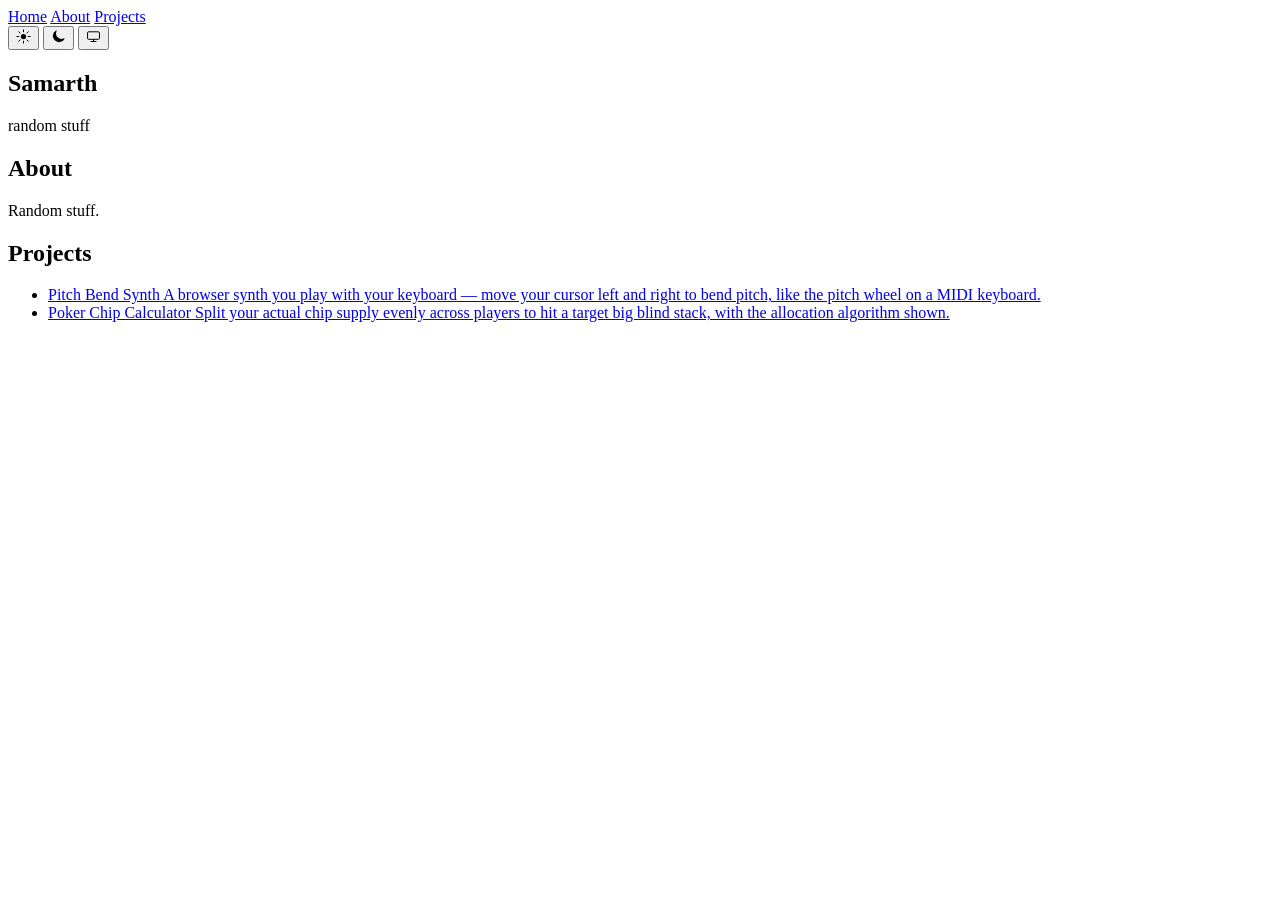
==== index.html @ a520c836 "Add Poker Chip Calculator project Splits an actual owned chip inventory evenly across players to hit" ====
<!DOCTYPE html>
<html lang="en">
<head>
<meta charset="UTF-8" />
<meta name="viewport" content="width=device-width, initial-scale=1.0" />
<title>Samarth</title>
<meta name="description" content="Samarth — random stuff." />
<link rel="preconnect" href="https://fonts.googleapis.com">
<link rel="preconnect" href="https://fonts.gstatic.com" crossorigin>
<link href="https://fonts.googleapis.com/css2?family=Fraunces:opsz,wght,SOFT,WONK@9..144,300..700,0..100,0..1&family=IBM+Plex+Mono:wght@400;500&family=IBM+Plex+Sans:wght@400;500&display=swap" rel="stylesheet">
<link rel="stylesheet" href="styles.css" />
<script>
  // Set theme before paint to avoid flash of wrong theme
  (function () {
    var stored = localStorage.getItem('theme');
    var mode = stored || 'system';
    var resolved = mode === 'system'
      ? (window.matchMedia('(prefers-color-scheme: dark)').matches ? 'dark' : 'light')
      : mode;
    document.documentElement.setAttribute('data-theme', resolved);
    document.documentElement.setAttribute('data-theme-pref', mode);
  })();
</script>
</head>
<body>

  <header class="topbar">
    <nav class="nav" aria-label="Primary">
      <a href="#home" class="nav-link" data-route="home">Home</a>
      <a href="#about" class="nav-link" data-route="about">About</a>
      <a href="#projects" class="nav-link" data-route="projects">Projects</a>
    </nav>

    <div class="theme-toggle" role="group" aria-label="Theme">
      <button class="theme-btn" data-mode="light" aria-label="Light mode" title="Light">
        <svg viewBox="0 0 24 24" width="15" height="15" aria-hidden="true"><circle cx="12" cy="12" r="4.2" fill="currentColor"/><g stroke="currentColor" stroke-width="1.6" stroke-linecap="round"><line x1="12" y1="1.5" x2="12" y2="4.5"/><line x1="12" y1="19.5" x2="12" y2="22.5"/><line x1="1.5" y1="12" x2="4.5" y2="12"/><line x1="19.5" y1="12" x2="22.5" y2="12"/><line x1="4.4" y1="4.4" x2="6.5" y2="6.5"/><line x1="17.5" y1="17.5" x2="19.6" y2="19.6"/><line x1="4.4" y1="19.6" x2="6.5" y2="17.5"/><line x1="17.5" y1="6.5" x2="19.6" y2="4.4"/></g></svg>
      </button>
      <button class="theme-btn" data-mode="dark" aria-label="Dark mode" title="Dark">
        <svg viewBox="0 0 24 24" width="15" height="15" aria-hidden="true"><path fill="currentColor" d="M20.7 14.9A8.6 8.6 0 0 1 9.1 3.3a.7.7 0 0 0-.9-.9 9.9 9.9 0 1 0 13.4 13.4.7.7 0 0 0-.9-.9Z"/></svg>
      </button>
      <button class="theme-btn" data-mode="system" aria-label="System preference" title="System">
        <svg viewBox="0 0 24 24" width="15" height="15" aria-hidden="true"><rect x="2.5" y="4.5" width="19" height="12" rx="1.6" fill="none" stroke="currentColor" stroke-width="1.6"/><line x1="8" y1="20" x2="16" y2="20" stroke="currentColor" stroke-width="1.6" stroke-linecap="round"/><line x1="12" y1="16.5" x2="12" y2="20" stroke="currentColor" stroke-width="1.6"/></svg>
      </button>
      <span class="theme-indicator" aria-hidden="true"></span>
    </div>
  </header>

  <main>
    <section id="view-home" class="view">
      <div class="hero">
        <h1 class="name">Samarth</h1>
        <p class="tagline">random stuff</p>
      </div>
    </section>

    <section id="view-about" class="view">
      <div class="page-content">
        <h2 class="section-title">About</h2>
        <p class="body-text">Random stuff.</p>
      </div>
    </section>

    <section id="view-projects" class="view">
      <div class="page-content">
        <h2 class="section-title">Projects</h2>
        <ul class="project-list">
          <li>
            <a class="project-item" href="projects/pitch-bend-synth.html">
              <span class="project-name">Pitch Bend Synth</span>
              <span class="project-desc">A browser synth you play with your keyboard — move your cursor left and right to bend pitch, like the pitch wheel on a MIDI keyboard.</span>
            </a>
          </li>
          <li>
            <a class="project-item" href="projects/poker-chip-calculator.html">
              <span class="project-name">Poker Chip Calculator</span>
              <span class="project-desc">Split your actual chip supply evenly across players to hit a target big blind stack, with the allocation algorithm shown.</span>
            </a>
          </li>
        </ul>
      </div>
    </section>
  </main>

  <script src="script.js"></script>
</body>
</html>
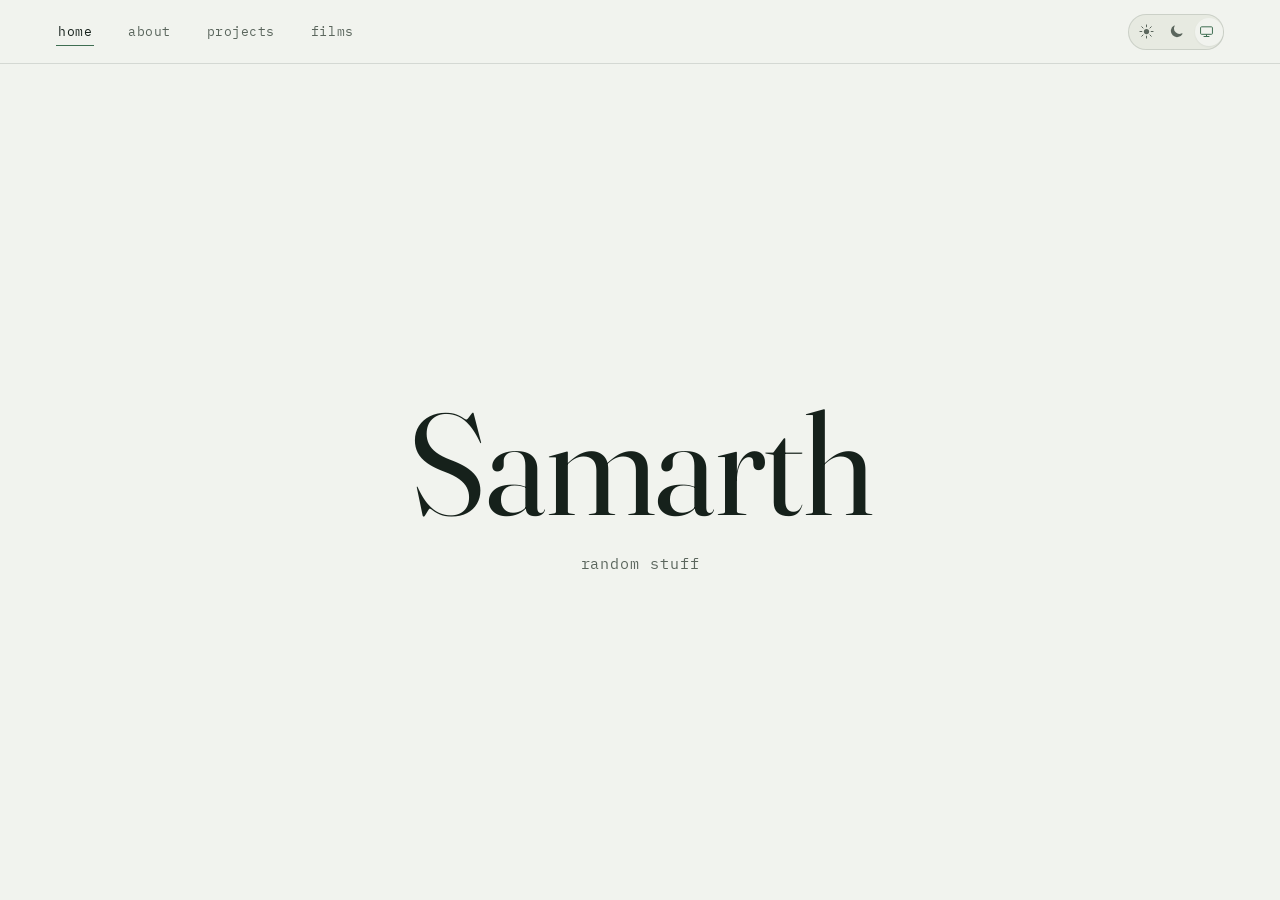
==== commit cf30eb3f: "Add a Films tab with imported Letterboxd reviews; fix poker calculator's degenerate 1-chip allocatio" ====
--- a/index.html
+++ b/index.html
@@ -29,6 +29,7 @@
       <a href="#home" class="nav-link" data-route="home">Home</a>
       <a href="#about" class="nav-link" data-route="about">About</a>
       <a href="#projects" class="nav-link" data-route="projects">Projects</a>
+      <a href="#films" class="nav-link" data-route="films">Films</a>
     </nav>
 
     <div class="theme-toggle" role="group" aria-label="Theme">
@@ -79,8 +80,24 @@
         </ul>
       </div>
     </section>
+
+    <section id="view-films" class="view">
+      <div class="page-content">
+        <h2 class="section-title">Films</h2>
+        <div class="films-intro">
+          <span class="films-stats" id="filmsStats"></span>
+          <input type="text" class="films-search" id="filmsSearch" placeholder="filter by title…" />
+        </div>
+        <div class="film-list" id="filmList"></div>
+        <p class="film-empty" id="filmsEmpty" style="display:none;">no films match that filter</p>
+        <p class="films-stats" style="margin-top:18px;">
+          logged on <a id="filmsCredit" href="https://letterboxd.com" target="_blank" rel="noopener">Letterboxd</a>
+        </p>
+      </div>
+    </section>
   </main>
 
   <script src="script.js"></script>
+  <script src="films.js"></script>
 </body>
 </html>
--- a/styles.css
+++ b/styles.css
@@ -0,0 +1,419 @@
+/* ---------- Tokens ---------- */
+:root {
+  --font-display: 'Fraunces', Georgia, serif;
+  --font-body: 'IBM Plex Sans', -apple-system, BlinkMacSystemFont, sans-serif;
+  --font-mono: 'IBM Plex Mono', 'SF Mono', monospace;
+
+  --radius: 10px;
+  --nav-height: 64px;
+}
+
+html[data-theme="light"] {
+  --bg: #F1F3EE;
+  --bg-elevated: #E7EAE1;
+  --text: #16211B;
+  --text-muted: #5B665D;
+  --accent: #3F6E52;
+  --accent-soft: rgba(63, 110, 82, 0.12);
+  --border: rgba(22, 33, 27, 0.13);
+  --shadow: 0 1px 2px rgba(22, 33, 27, 0.06);
+}
+
+html[data-theme="dark"] {
+  --bg: #10150F;
+  --bg-elevated: #1A211B;
+  --text: #ECEFE8;
+  --text-muted: #9BA79E;
+  --accent: #7FCB9C;
+  --accent-soft: rgba(127, 203, 156, 0.14);
+  --border: rgba(236, 239, 232, 0.14);
+  --shadow: 0 1px 2px rgba(0, 0, 0, 0.3);
+}
+
+* { box-sizing: border-box; }
+
+html {
+  color-scheme: light dark;
+}
+
+body {
+  margin: 0;
+  min-height: 100vh;
+  background: var(--bg);
+  color: var(--text);
+  font-family: var(--font-body);
+  transition: background-color 0.25s ease, color 0.25s ease;
+  -webkit-font-smoothing: antialiased;
+}
+
+a { color: inherit; }
+
+/* ---------- Top bar ---------- */
+.topbar {
+  position: sticky;
+  top: 0;
+  z-index: 10;
+  height: var(--nav-height);
+  display: flex;
+  align-items: center;
+  justify-content: space-between;
+  padding: 0 clamp(20px, 5vw, 56px);
+  background: color-mix(in srgb, var(--bg) 88%, transparent);
+  backdrop-filter: blur(10px);
+  border-bottom: 1px solid var(--border);
+}
+
+.nav {
+  display: flex;
+  gap: clamp(18px, 3vw, 32px);
+}
+
+.nav-link {
+  font-family: var(--font-mono);
+  font-size: 0.82rem;
+  letter-spacing: 0.04em;
+  text-transform: lowercase;
+  text-decoration: none;
+  color: var(--text-muted);
+  padding: 6px 2px;
+  position: relative;
+  transition: color 0.2s ease;
+}
+
+.nav-link::after {
+  content: "";
+  position: absolute;
+  left: 0;
+  right: 100%;
+  bottom: 0;
+  height: 1.5px;
+  background: var(--accent);
+  transition: right 0.25s ease;
+}
+
+.nav-link:hover {
+  color: var(--text);
+}
+
+.nav-link.active {
+  color: var(--text);
+}
+
+.nav-link.active::after {
+  right: 0;
+}
+
+/* ---------- Theme toggle ---------- */
+.theme-toggle {
+  position: relative;
+  display: inline-flex;
+  align-items: center;
+  gap: 2px;
+  padding: 3px;
+  border-radius: 999px;
+  background: var(--bg-elevated);
+  border: 1px solid var(--border);
+}
+
+.theme-btn {
+  position: relative;
+  z-index: 2;
+  width: 28px;
+  height: 28px;
+  display: inline-flex;
+  align-items: center;
+  justify-content: center;
+  border: none;
+  background: transparent;
+  color: var(--text-muted);
+  border-radius: 999px;
+  cursor: pointer;
+  transition: color 0.2s ease;
+}
+
+.theme-btn:hover { color: var(--text); }
+
+.theme-btn[aria-pressed="true"] {
+  color: var(--accent);
+}
+
+.theme-indicator {
+  position: absolute;
+  z-index: 1;
+  top: 3px;
+  left: 3px;
+  width: 28px;
+  height: 28px;
+  border-radius: 999px;
+  background: var(--bg);
+  box-shadow: var(--shadow);
+  transition: transform 0.28s cubic-bezier(.4,0,.2,1);
+}
+
+/* ---------- Views ---------- */
+main { position: relative; }
+
+.view {
+  display: none;
+  min-height: calc(100vh - var(--nav-height));
+  padding: 0 clamp(20px, 6vw, 64px);
+}
+
+.view.active {
+  display: flex;
+  flex-direction: column;
+  animation: fadeIn 0.35s ease;
+}
+
+@keyframes fadeIn {
+  from { opacity: 0; transform: translateY(6px); }
+  to { opacity: 1; transform: translateY(0); }
+}
+
+/* Home / hero */
+#view-home {
+  align-items: center;
+  justify-content: center;
+  text-align: center;
+}
+
+.hero { padding: 8vh 0; }
+
+.name {
+  margin: 0;
+  font-family: var(--font-display);
+  font-weight: 380;
+  font-size: clamp(3.5rem, 14vw, 9rem);
+  line-height: 1;
+  letter-spacing: -0.01em;
+  font-variation-settings: "opsz" 144, "SOFT" 0, "WONK" 0;
+  transition: font-variation-settings 0.6s cubic-bezier(.4,0,.2,1), color 0.3s ease;
+  cursor: default;
+}
+
+.name:hover {
+  font-variation-settings: "opsz" 12, "SOFT" 85, "WONK" 1;
+  color: var(--accent);
+}
+
+.tagline {
+  margin: 18px 0 0;
+  font-family: var(--font-mono);
+  font-size: 0.95rem;
+  letter-spacing: 0.06em;
+  text-transform: lowercase;
+  color: var(--text-muted);
+}
+
+/* About / Projects */
+.page-content {
+  max-width: 640px;
+  margin: 0 auto;
+  padding: 14vh 0 10vh;
+  width: 100%;
+}
+
+.section-title {
+  font-family: var(--font-display);
+  font-weight: 500;
+  font-variation-settings: "opsz" 40;
+  font-size: clamp(2rem, 6vw, 2.75rem);
+  margin: 0 0 20px;
+}
+
+.body-text {
+  font-size: 1.05rem;
+  line-height: 1.6;
+  color: var(--text-muted);
+  margin: 0;
+}
+
+.project-list {
+  list-style: none;
+  margin: 0;
+  padding: 0;
+  display: flex;
+  flex-direction: column;
+  gap: 10px;
+}
+
+.project-item {
+  display: flex;
+  flex-direction: column;
+  gap: 4px;
+  padding: 18px 20px;
+  border: 1px solid var(--border);
+  border-radius: var(--radius);
+  background: var(--bg-elevated);
+  text-decoration: none;
+  color: inherit;
+  transition: border-color 0.2s ease, transform 0.2s ease;
+}
+
+a.project-item {
+  cursor: pointer;
+}
+
+a.project-item:hover {
+  border-color: var(--accent);
+  transform: translateY(-2px);
+}
+
+a.project-item:hover .project-name {
+  color: var(--accent);
+}
+
+.project-item--empty {
+  border-style: dashed;
+}
+
+.project-name {
+  font-weight: 500;
+}
+
+.project-desc {
+  font-size: 0.9rem;
+  color: var(--text-muted);
+}
+
+/* ---------- Films (Letterboxd import) ---------- */
+.films-intro {
+  display: flex;
+  flex-wrap: wrap;
+  align-items: baseline;
+  justify-content: space-between;
+  gap: 10px;
+  margin: -8px 0 22px;
+}
+
+.films-stats {
+  font-family: var(--font-mono);
+  font-size: 0.78rem;
+  color: var(--text-muted);
+  letter-spacing: 0.02em;
+}
+
+.films-search {
+  font-family: var(--font-mono);
+  font-size: 0.82rem;
+  color: var(--text);
+  background: var(--bg-elevated);
+  border: 1px solid var(--border);
+  border-radius: 8px;
+  padding: 7px 12px;
+  width: 220px;
+  max-width: 100%;
+}
+
+.film-list {
+  display: flex;
+  flex-direction: column;
+  gap: 10px;
+}
+
+.film-card {
+  border: 1px solid var(--border);
+  border-radius: var(--radius);
+  background: var(--bg-elevated);
+  padding: 16px 20px;
+}
+
+.film-head {
+  display: flex;
+  flex-wrap: wrap;
+  align-items: baseline;
+  justify-content: space-between;
+  gap: 8px 16px;
+  margin-bottom: 4px;
+}
+
+.film-title-row {
+  display: flex;
+  align-items: baseline;
+  gap: 8px;
+  flex-wrap: wrap;
+}
+
+.film-title {
+  font-weight: 500;
+}
+
+.film-year {
+  font-family: var(--font-mono);
+  font-size: 0.78rem;
+  color: var(--text-muted);
+}
+
+.film-meta {
+  font-family: var(--font-mono);
+  font-size: 0.72rem;
+  color: var(--text-muted);
+  letter-spacing: 0.02em;
+  white-space: nowrap;
+}
+
+.stars-wrap {
+  position: relative;
+  display: inline-block;
+  font-family: var(--font-mono);
+  font-size: 0.9rem;
+  letter-spacing: 2px;
+  line-height: 1;
+}
+
+.stars-bg { color: var(--border); }
+
+.stars-fg {
+  position: absolute;
+  top: 0;
+  left: 0;
+  overflow: hidden;
+  white-space: nowrap;
+  color: var(--accent);
+}
+
+.film-review {
+  font-size: 0.92rem;
+  line-height: 1.6;
+  color: var(--text-muted);
+}
+
+.film-review p { margin: 0 0 10px; }
+.film-review p:last-child { margin-bottom: 0; }
+
+.film-review-full[hidden] { display: none; }
+
+.read-more-btn {
+  margin-top: 6px;
+  font-family: var(--font-mono);
+  font-size: 0.72rem;
+  letter-spacing: 0.03em;
+  color: var(--accent);
+  background: none;
+  border: none;
+  padding: 0;
+  cursor: pointer;
+}
+.read-more-btn:hover { text-decoration: underline; }
+
+.film-empty {
+  font-family: var(--font-mono);
+  font-size: 0.82rem;
+  color: var(--text-muted);
+  padding: 20px 0;
+}
+
+/* ---------- Reduced motion ---------- */
+@media (prefers-reduced-motion: reduce) {
+  * {
+    animation: none !important;
+    transition: none !important;
+  }
+}
+
+/* ---------- Focus visibility ---------- */
+a:focus-visible,
+button:focus-visible {
+  outline: 2px solid var(--accent);
+  outline-offset: 2px;
+}
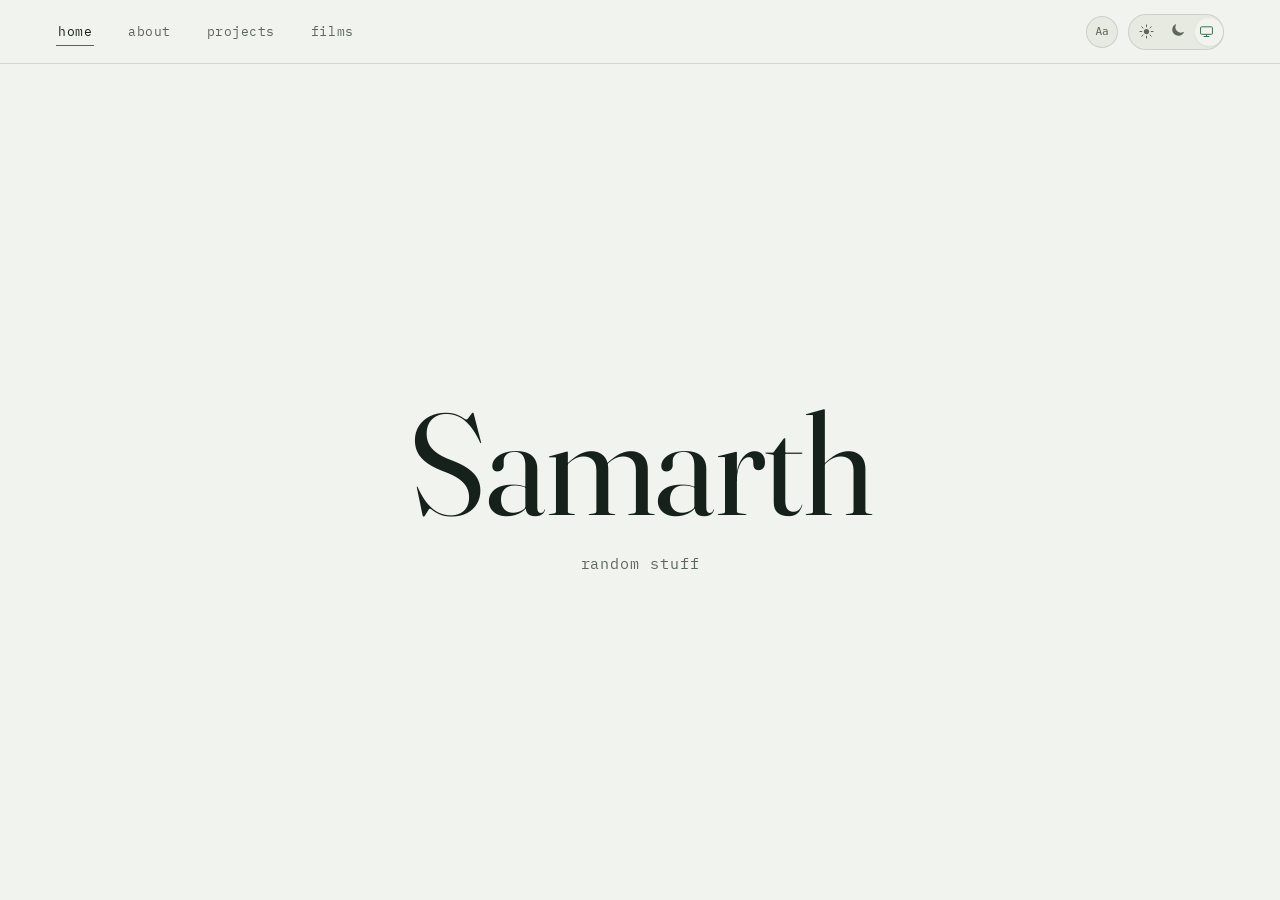
==== commit fe81e3bf: "Add a display-settings customizer to the topbar; fix off-center moon icon New "Aa" button next to th" ====
--- a/index.html
+++ b/index.html
@@ -21,6 +21,20 @@
     document.documentElement.setAttribute('data-theme-pref', mode);
   })();
 </script>
+<script>
+  // Apply saved display customizations before paint to avoid a flash of default styling
+  (function () {
+    var root = document.documentElement;
+    var text = localStorage.getItem('displayTextColor');
+    var bg = localStorage.getItem('displayBgColor');
+    var font = localStorage.getItem('displayFont');
+    var size = localStorage.getItem('displayFontSize');
+    if (text) root.style.setProperty('--text', text);
+    if (bg) root.style.setProperty('--bg', bg);
+    if (font) root.style.setProperty('--font-body', font);
+    if (size) root.style.fontSize = size + '%';
+  })();
+</script>
 </head>
 <body>
 
@@ -37,7 +51,7 @@
         <svg viewBox="0 0 24 24" width="15" height="15" aria-hidden="true"><circle cx="12" cy="12" r="4.2" fill="currentColor"/><g stroke="currentColor" stroke-width="1.6" stroke-linecap="round"><line x1="12" y1="1.5" x2="12" y2="4.5"/><line x1="12" y1="19.5" x2="12" y2="22.5"/><line x1="1.5" y1="12" x2="4.5" y2="12"/><line x1="19.5" y1="12" x2="22.5" y2="12"/><line x1="4.4" y1="4.4" x2="6.5" y2="6.5"/><line x1="17.5" y1="17.5" x2="19.6" y2="19.6"/><line x1="4.4" y1="19.6" x2="6.5" y2="17.5"/><line x1="17.5" y1="6.5" x2="19.6" y2="4.4"/></g></svg>
       </button>
       <button class="theme-btn" data-mode="dark" aria-label="Dark mode" title="Dark">
-        <svg viewBox="0 0 24 24" width="15" height="15" aria-hidden="true"><path fill="currentColor" d="M20.7 14.9A8.6 8.6 0 0 1 9.1 3.3a.7.7 0 0 0-.9-.9 9.9 9.9 0 1 0 13.4 13.4.7.7 0 0 0-.9-.9Z"/></svg>
+        <svg viewBox="0 0 24 24" width="15" height="15" aria-hidden="true"><path fill="currentColor" transform="translate(2.2,-2.1)" d="M20.7 14.9A8.6 8.6 0 0 1 9.1 3.3a.7.7 0 0 0-.9-.9 9.9 9.9 0 1 0 13.4 13.4.7.7 0 0 0-.9-.9Z"/></svg>
       </button>
       <button class="theme-btn" data-mode="system" aria-label="System preference" title="System">
         <svg viewBox="0 0 24 24" width="15" height="15" aria-hidden="true"><rect x="2.5" y="4.5" width="19" height="12" rx="1.6" fill="none" stroke="currentColor" stroke-width="1.6"/><line x1="8" y1="20" x2="16" y2="20" stroke="currentColor" stroke-width="1.6" stroke-linecap="round"/><line x1="12" y1="16.5" x2="12" y2="20" stroke="currentColor" stroke-width="1.6"/></svg>
@@ -99,5 +113,6 @@
 
   <script src="script.js"></script>
   <script src="films.js"></script>
+  <script src="display-settings.js"></script>
 </body>
 </html>
--- a/styles.css
+++ b/styles.css
@@ -150,6 +150,121 @@
   transition: transform 0.28s cubic-bezier(.4,0,.2,1);
 }
 
+/* ---------- Topbar right group / display settings ---------- */
+.topbar-right {
+  display: flex;
+  align-items: center;
+  gap: 10px;
+}
+
+.display-settings {
+  position: relative;
+}
+
+.display-btn {
+  display: inline-flex;
+  align-items: center;
+  justify-content: center;
+  width: 32px;
+  height: 32px;
+  border-radius: 999px;
+  border: 1px solid var(--border);
+  background: var(--bg-elevated);
+  color: var(--text-muted);
+  cursor: pointer;
+  transition: color 0.2s ease, border-color 0.2s ease;
+}
+.display-btn:hover { color: var(--text); border-color: var(--accent); }
+.display-btn.active { color: var(--accent); border-color: var(--accent); }
+
+.display-btn-label {
+  font-family: var(--font-mono);
+  font-size: 11px;
+  font-weight: 500;
+}
+
+.display-panel {
+  position: absolute;
+  top: calc(100% + 10px);
+  right: 0;
+  width: 250px;
+  padding: 16px;
+  display: flex;
+  flex-direction: column;
+  gap: 14px;
+  border: 1px solid var(--border);
+  border-radius: var(--radius);
+  background: var(--bg-elevated);
+  box-shadow: var(--shadow);
+  z-index: 30;
+}
+.display-panel[hidden] { display: none; }
+
+.display-field {
+  display: flex;
+  flex-direction: column;
+  gap: 6px;
+  font-family: var(--font-mono);
+  font-size: 0.7rem;
+  letter-spacing: 0.05em;
+  text-transform: lowercase;
+  color: var(--text-muted);
+}
+
+.display-field-row {
+  display: flex;
+  align-items: center;
+  gap: 10px;
+}
+
+.display-field input[type="color"] {
+  width: 40px;
+  height: 28px;
+  padding: 2px;
+  border: 1px solid var(--border);
+  border-radius: 6px;
+  background: var(--bg);
+  cursor: pointer;
+}
+
+.display-field select {
+  font-family: var(--font-mono);
+  font-size: 0.78rem;
+  color: var(--text);
+  background: var(--bg);
+  border: 1px solid var(--border);
+  border-radius: 6px;
+  padding: 5px 8px;
+}
+
+.display-field input[type="range"] {
+  flex: 1;
+  accent-color: var(--accent);
+}
+
+.display-size-readout {
+  font-family: var(--font-mono);
+  font-size: 0.72rem;
+  color: var(--text);
+  min-width: 34px;
+  text-align: right;
+}
+
+.display-reset-btn {
+  align-self: flex-start;
+  font-family: var(--font-mono);
+  font-size: 0.72rem;
+  letter-spacing: 0.02em;
+  color: var(--text-muted);
+  background: none;
+  border: 1px solid var(--border);
+  border-radius: 6px;
+  padding: 5px 10px;
+  cursor: pointer;
+  transition: color 0.2s ease, border-color 0.2s ease;
+}
+.display-reset-btn:hover { color: var(--accent); border-color: var(--accent); }
+
 /* ---------- Views ---------- */
 main { position: relative; }
 
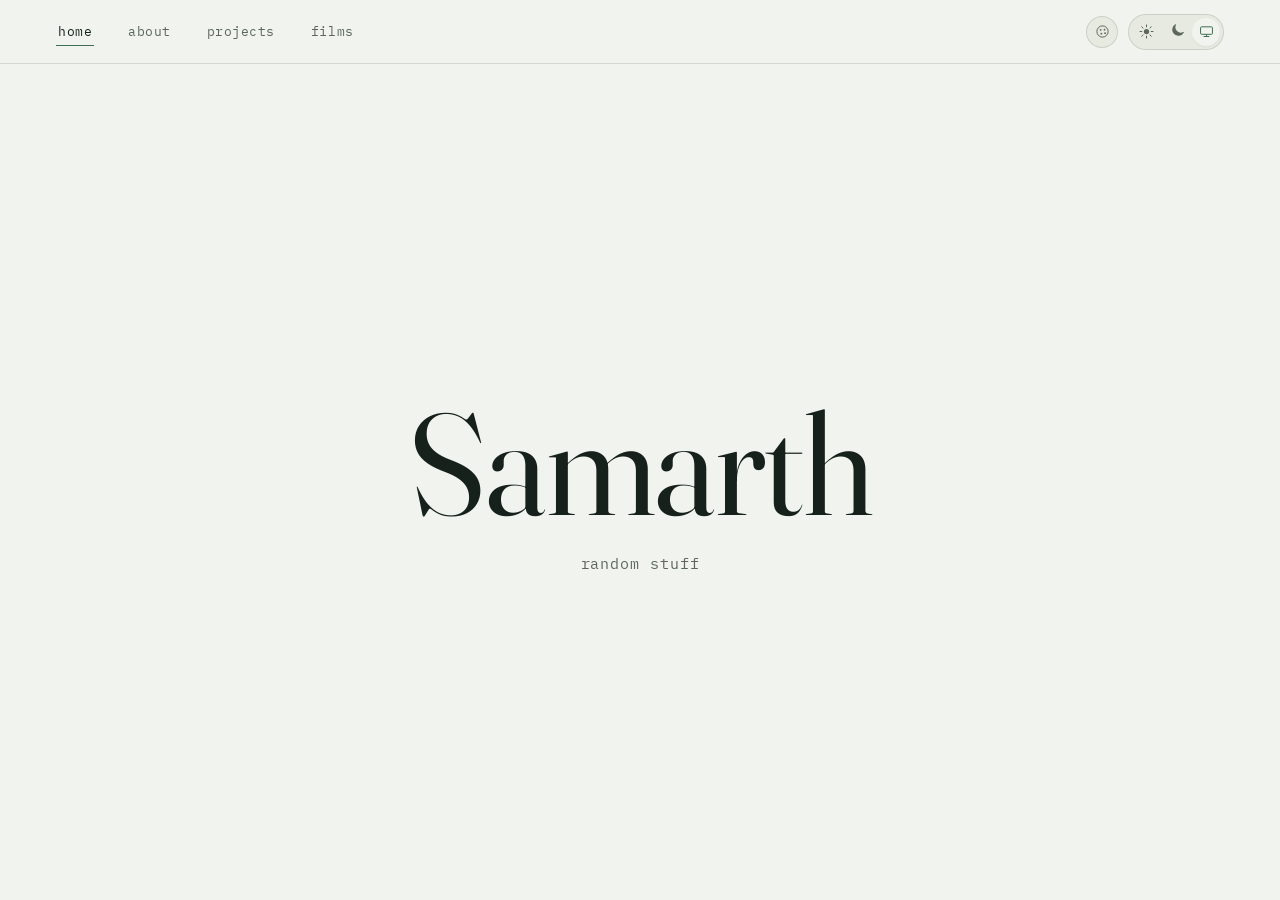
==== commit a7a179a2: "Replace display-settings panel with curated color palettes; fix indicator offset The panel now shows" ====
--- a/index.html
+++ b/index.html
@@ -21,20 +21,7 @@
     document.documentElement.setAttribute('data-theme-pref', mode);
   })();
 </script>
-<script>
-  // Apply saved display customizations before paint to avoid a flash of default styling
-  (function () {
-    var root = document.documentElement;
-    var text = localStorage.getItem('displayTextColor');
-    var bg = localStorage.getItem('displayBgColor');
-    var font = localStorage.getItem('displayFont');
-    var size = localStorage.getItem('displayFontSize');
-    if (text) root.style.setProperty('--text', text);
-    if (bg) root.style.setProperty('--bg', bg);
-    if (font) root.style.setProperty('--font-body', font);
-    if (size) root.style.fontSize = size + '%';
-  })();
-</script>
+<script src="display-settings.js"></script>
 </head>
 <body>
 
@@ -113,6 +100,5 @@
 
   <script src="script.js"></script>
   <script src="films.js"></script>
-  <script src="display-settings.js"></script>
 </body>
 </html>
--- a/styles.css
+++ b/styles.css
@@ -141,7 +141,7 @@
   position: absolute;
   z-index: 1;
   top: 3px;
-  left: 3px;
+  left: 0;
   width: 28px;
   height: 28px;
   border-radius: 999px;
@@ -177,21 +177,13 @@
 .display-btn:hover { color: var(--text); border-color: var(--accent); }
 .display-btn.active { color: var(--accent); border-color: var(--accent); }
 
-.display-btn-label {
-  font-family: var(--font-mono);
-  font-size: 11px;
-  font-weight: 500;
-}
-
 .display-panel {
   position: absolute;
   top: calc(100% + 10px);
   right: 0;
-  width: 250px;
-  padding: 16px;
-  display: flex;
-  flex-direction: column;
-  gap: 14px;
+  width: max-content;
+  max-width: 240px;
+  padding: 14px;
   border: 1px solid var(--border);
   border-radius: var(--radius);
   background: var(--bg-elevated);
@@ -200,70 +192,37 @@
 }
 .display-panel[hidden] { display: none; }
 
-.display-field {
-  display: flex;
-  flex-direction: column;
-  gap: 6px;
-  font-family: var(--font-mono);
-  font-size: 0.7rem;
-  letter-spacing: 0.05em;
-  text-transform: lowercase;
-  color: var(--text-muted);
-}
-
-.display-field-row {
-  display: flex;
-  align-items: center;
+.swatch-row {
+  display: flex;
+  flex-wrap: wrap;
   gap: 10px;
 }
 
-.display-field input[type="color"] {
-  width: 40px;
-  height: 28px;
-  padding: 2px;
-  border: 1px solid var(--border);
-  border-radius: 6px;
-  background: var(--bg);
+.palette-swatch {
+  position: relative;
+  width: 32px;
+  height: 32px;
+  padding: 0;
+  display: flex;
+  align-items: center;
+  justify-content: center;
+  border-radius: 50%;
+  border: 1px solid var(--border);
   cursor: pointer;
-}
-
-.display-field select {
-  font-family: var(--font-mono);
-  font-size: 0.78rem;
-  color: var(--text);
-  background: var(--bg);
-  border: 1px solid var(--border);
-  border-radius: 6px;
-  padding: 5px 8px;
-}
-
-.display-field input[type="range"] {
-  flex: 1;
-  accent-color: var(--accent);
-}
-
-.display-size-readout {
-  font-family: var(--font-mono);
-  font-size: 0.72rem;
-  color: var(--text);
-  min-width: 34px;
-  text-align: right;
-}
-
-.display-reset-btn {
-  align-self: flex-start;
-  font-family: var(--font-mono);
-  font-size: 0.72rem;
-  letter-spacing: 0.02em;
-  color: var(--text-muted);
-  background: none;
-  border: 1px solid var(--border);
-  border-radius: 6px;
-  padding: 5px 10px;
-  cursor: pointer;
-  transition: color 0.2s ease, border-color 0.2s ease;
-}
-.display-reset-btn:hover { color: var(--accent); border-color: var(--accent); }
+  transition: transform 0.15s ease, border-color 0.15s ease, box-shadow 0.15s ease;
+}
+.palette-swatch:hover { transform: scale(1.08); }
+.palette-swatch.active {
+  border-color: var(--accent);
+  box-shadow: 0 0 0 2px var(--accent-soft);
+}
+
+.palette-swatch-dot {
+  width: 12px;
+  height: 12px;
+  border-radius: 50%;
+  border: 1px solid rgba(0, 0, 0, 0.15);
+}
 
 /* ---------- Views ---------- */
 main { position: relative; }
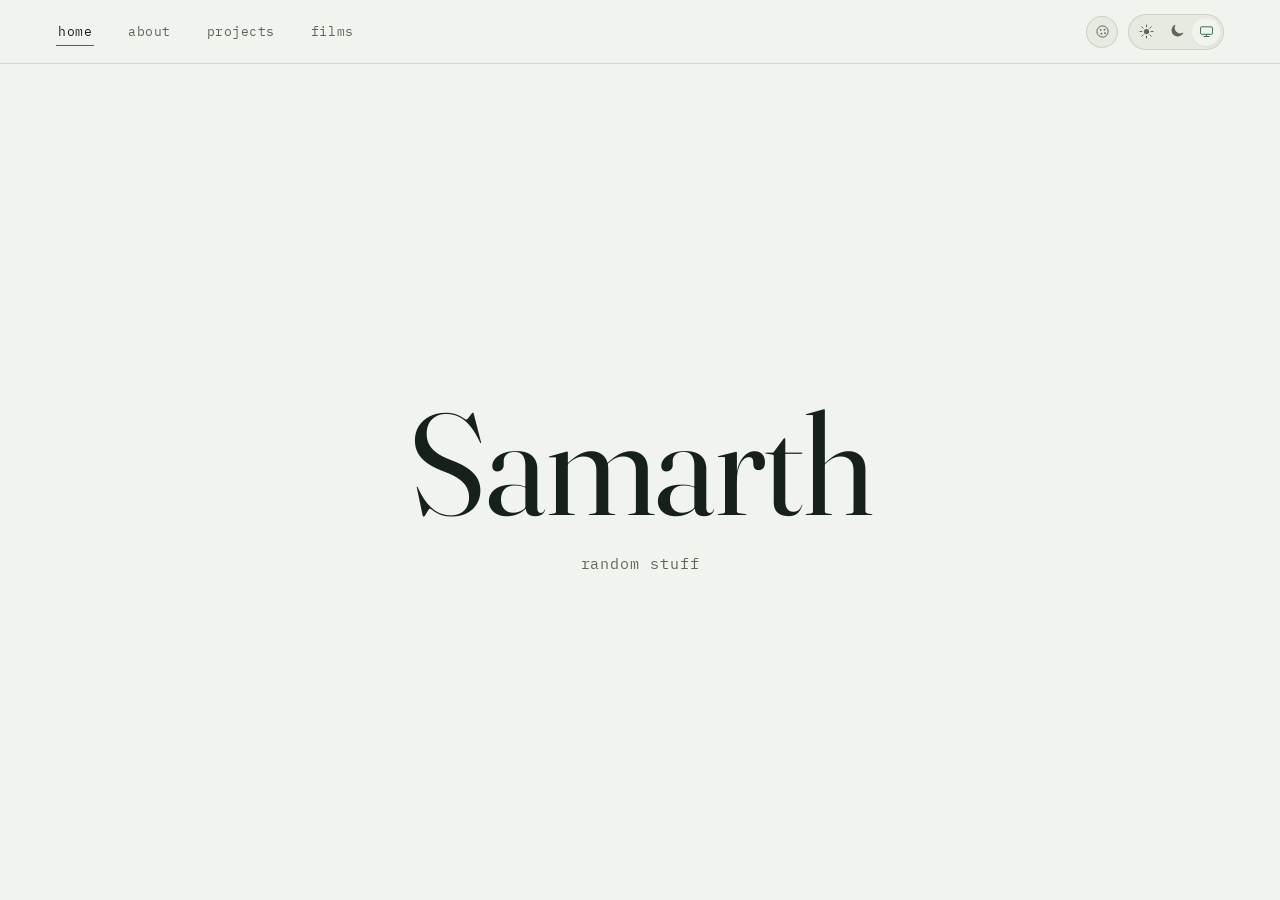
==== commit 6a964a1c: "Tone down the moon icon's centering offset — it overshot The previous fix centered the crescent's pi" ====
--- a/index.html
+++ b/index.html
@@ -38,7 +38,7 @@
         <svg viewBox="0 0 24 24" width="15" height="15" aria-hidden="true"><circle cx="12" cy="12" r="4.2" fill="currentColor"/><g stroke="currentColor" stroke-width="1.6" stroke-linecap="round"><line x1="12" y1="1.5" x2="12" y2="4.5"/><line x1="12" y1="19.5" x2="12" y2="22.5"/><line x1="1.5" y1="12" x2="4.5" y2="12"/><line x1="19.5" y1="12" x2="22.5" y2="12"/><line x1="4.4" y1="4.4" x2="6.5" y2="6.5"/><line x1="17.5" y1="17.5" x2="19.6" y2="19.6"/><line x1="4.4" y1="19.6" x2="6.5" y2="17.5"/><line x1="17.5" y1="6.5" x2="19.6" y2="4.4"/></g></svg>
       </button>
       <button class="theme-btn" data-mode="dark" aria-label="Dark mode" title="Dark">
-        <svg viewBox="0 0 24 24" width="15" height="15" aria-hidden="true"><path fill="currentColor" transform="translate(2.2,-2.1)" d="M20.7 14.9A8.6 8.6 0 0 1 9.1 3.3a.7.7 0 0 0-.9-.9 9.9 9.9 0 1 0 13.4 13.4.7.7 0 0 0-.9-.9Z"/></svg>
+        <svg viewBox="0 0 24 24" width="15" height="15" aria-hidden="true"><path fill="currentColor" transform="translate(1.1,-1.05)" d="M20.7 14.9A8.6 8.6 0 0 1 9.1 3.3a.7.7 0 0 0-.9-.9 9.9 9.9 0 1 0 13.4 13.4.7.7 0 0 0-.9-.9Z"/></svg>
       </button>
       <button class="theme-btn" data-mode="system" aria-label="System preference" title="System">
         <svg viewBox="0 0 24 24" width="15" height="15" aria-hidden="true"><rect x="2.5" y="4.5" width="19" height="12" rx="1.6" fill="none" stroke="currentColor" stroke-width="1.6"/><line x1="8" y1="20" x2="16" y2="20" stroke="currentColor" stroke-width="1.6" stroke-linecap="round"/><line x1="12" y1="16.5" x2="12" y2="20" stroke="currentColor" stroke-width="1.6"/></svg>
